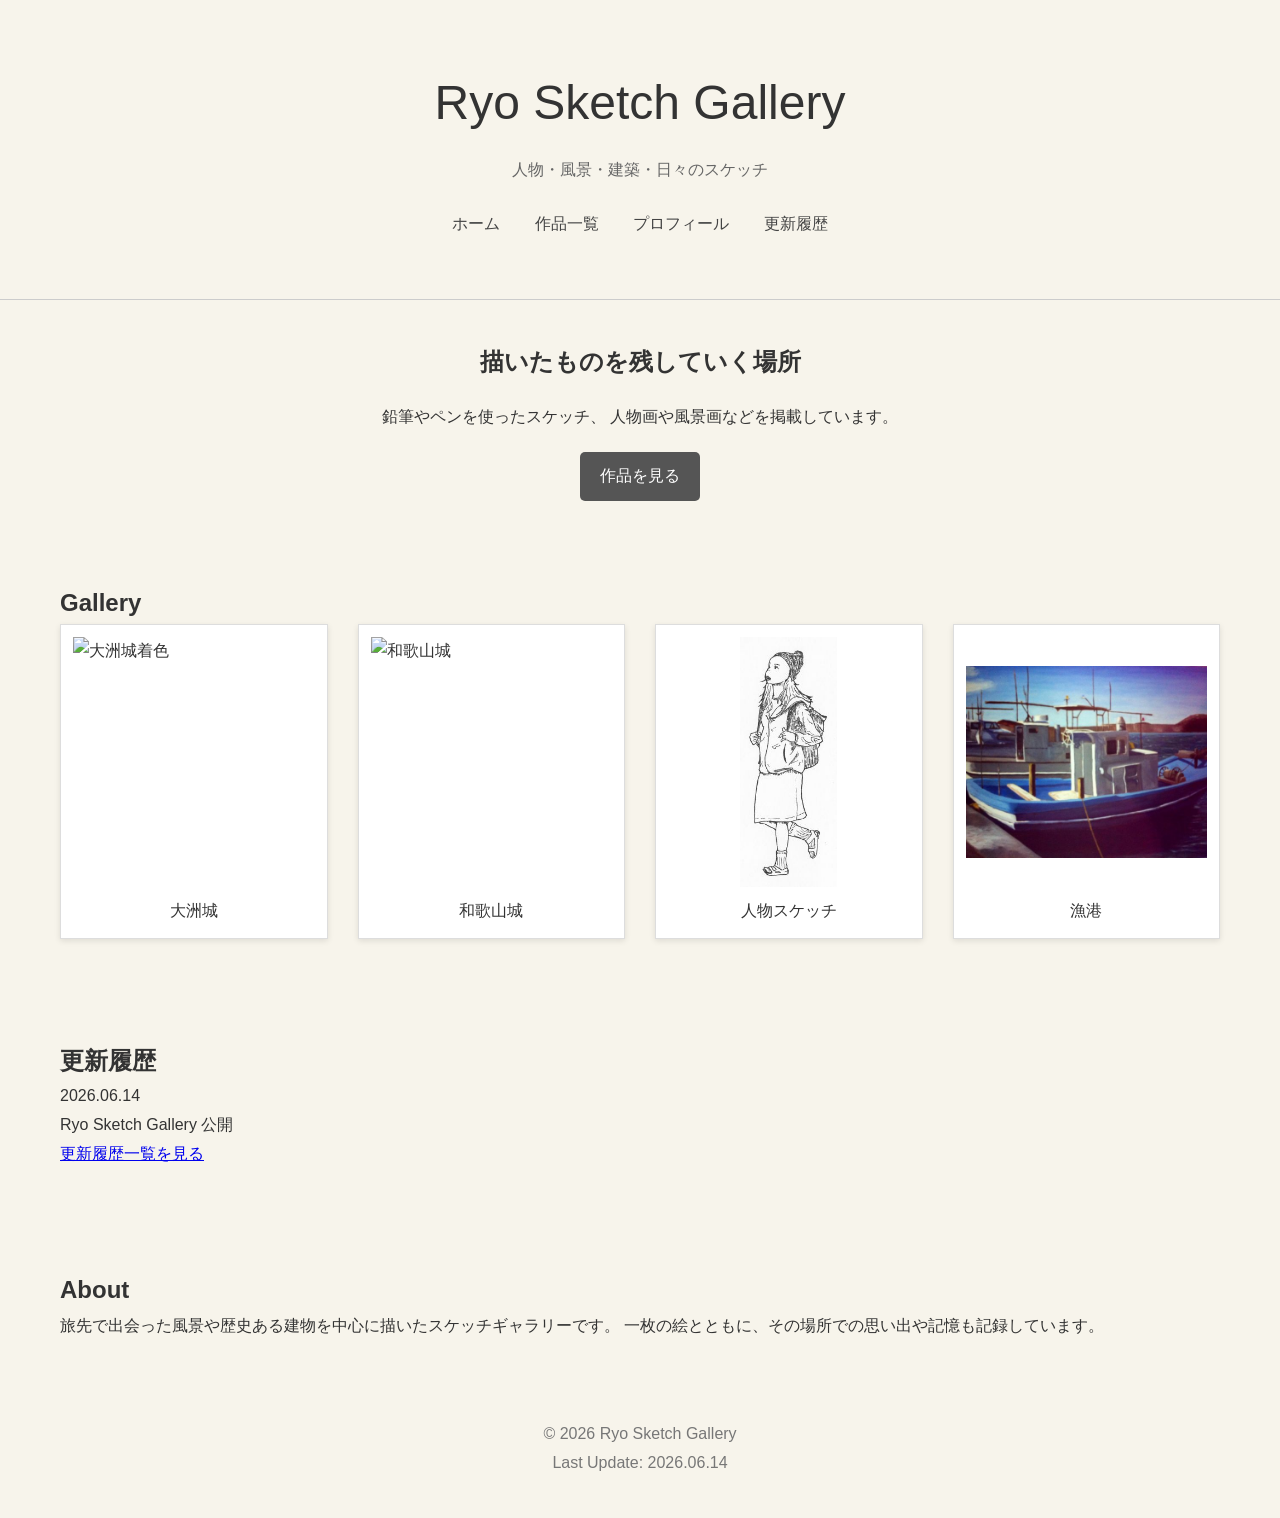
==== index.html @ 863debab "First website upload" ====
<!DOCTYPE html>
<html lang="ja">

<head>
    <meta charset="UTF-8">
    <meta name="viewport" content="width=device-width, initial-scale=1.0">

    <title>Ryo Sketch Gallery</title>

    <link rel="stylesheet" href="css/style.css">
</head>

<body>

<header>

    <h1>Ryo Sketch Gallery</h1>

    <p class="subtitle">
        人物・風景・建築・日々のスケッチ
    </p>

    <nav>
    <a href="index.html">ホーム</a>
    <a href="gallery.html">作品一覧</a>
    <a href="profile.html">プロフィール</a>
    <a href="news.html">更新履歴</a>
</nav>

</header>

<main>

<section class="hero">

    <h2>描いたものを残していく場所</h2>

    <p>
        鉛筆やペンを使ったスケッチ、
        人物画や風景画などを掲載しています。
    </p>

    <p>
        <a class="button" href="gallery.html">
            作品を見る
        </a>
    </p>


</section>

<section id="gallery">

    <h2>Gallery</h2>

    <div class="gallery">

        <figure>
            <img src="thumbnails/architecture/ozu-castle-color.jpg"
data-full="images/architecture/ozu-castle-color.jpg" alt="大洲城着色">
            <figcaption>大洲城</figcaption>
        </figure>

        <figure>
           <img src="thumbnails/architecture/wakayama-castle-pen.jpg"
data-full="images/architecture/wakayama-castle-pen.jpg" alt="和歌山城">
            <figcaption>和歌山城</figcaption>
        </figure>

        <figure>
            <img src="thumbnails/portrait/fashion-model-hat.jpg"
data-full="images/portrait/fashion-model-hat.jpg" alt="帽子のモデル">
            <figcaption>人物スケッチ</figcaption>
        </figure>

        <figure>
            <img src="thumbnails/landscape/fishing-port-oil.jpg"
data-full="images/landscape/fishing-port-oil.jpg" alt="漁港">
            <figcaption>漁港</figcaption>
        </figure>

    </div>

</section>


<section id="news">

    <h2>更新履歴</h2>

    <p>
        2026.06.14<br>
        Ryo Sketch Gallery 公開
    </p>


    <p>
        <a href="news.html">
            更新履歴一覧を見る
        </a>
    </p>

</section>


<section id="about">

    <h2>About</h2>

    <p>
        旅先で出会った風景や歴史ある建物を中心に描いたスケッチギャラリーです。
        一枚の絵とともに、その場所での思い出や記憶も記録しています。
    </p>

</section>



</main>

<footer>

    <p>© 2026 Ryo Sketch Gallery</p>
    <p>Last Update: 2026.06.14</p>

</footer>

<div id="modal">
    <span id="close">&times;</span>
    <img id="modal-image" src="" alt="">
</div>

<script src="js/script.js"></script>

</body>
</html>
---- css/style.css ----
*{
    margin:0;
    padding:0;
    box-sizing:border-box;
}

body{

    font-family:
    "Yu Gothic",
    "Hiragino Sans",
    sans-serif;

    background:#f7f4eb;
    color:#333;
    line-height:1.8;
}

header{

    text-align:center;

    padding:60px 20px;

    border-bottom:1px solid #ccc;
}

h1{

    font-size:3rem;
    font-weight:300;
}

.subtitle{

    color:#666;
    margin-top:10px;
}

nav{

    margin-top:25px;
}

nav a{

    text-decoration:none;
    color:#444;

    margin:0 15px;
}

main{

    max-width:1200px;
    margin:auto;

    padding:40px 20px;
}

.hero{

    text-align:center;
    margin-bottom:80px;
}

.hero h2{

    margin-bottom:20px;
}

.gallery{

    display:grid;

    grid-template-columns:
    repeat(auto-fit,minmax(250px,1fr));

    gap:30px;
}

.gallery figure{

     background:white;

    padding:12px;

    border:1px solid #ddd;

    box-shadow:
    0 2px 6px rgba(0,0,0,0.1);

    display:flex;
    flex-direction:column;
}

.gallery img{

    width:100%;
    height:250px;

    object-fit:contain;

    display:block;

    cursor:pointer;

    transition:0.3s;
}

.gallery img:hover{

    transform:scale(1.02);
}

figcaption{

    text-align:center;

    padding-top:10px;
}

#about{

    margin-top:100px;
}

footer{

    text-align:center;

    padding:40px;

    color:#777;
}

/* 拡大表示 */

#modal{

    display:none;

    position:fixed;

    top:0;
    left:0;

    width:100%;
    height:100%;

    background:rgba(0,0,0,0.85);

    justify-content:center;
    align-items:center;

    z-index:999;
}

#modal-image{

    max-width:90%;
    max-height:90%;
}

#close{

    position:absolute;

    top:20px;
    right:30px;

    color:white;

    font-size:50px;

    cursor:pointer;
}

.button{

    display:inline-block;

    margin-top:20px;

    padding:10px 20px;

    background:#555;

    color:white;

    text-decoration:none;

    border-radius:5px;
}

.button:hover{

    opacity:0.8;
}


.category-grid{

    display:grid;

    grid-template-columns:
    repeat(auto-fit,minmax(280px,1fr));

    gap:30px;

    margin-top:40px;
}

.category-card{

    text-decoration:none;

    color:#333;

    background:white;

    border:1px solid #ddd;

    padding:15px;

    box-shadow:
    0 2px 6px rgba(0,0,0,0.1);

    transition:0.3s;
}

.category-card:hover{

    transform:translateY(-5px);

    box-shadow:
    0 5px 12px rgba(0,0,0,0.2);
}

.category-card img{

    width:100%;

    height:220px;

    object-fit:contain;

    margin-bottom:10px;
}

.category-card h3{

    margin-bottom:10px;
}

.gallery-intro{

    text-align:center;

    margin-bottom:20px;
}

.work-title{

    font-weight:bold;
    margin-bottom:5px;
}

.work-info{

    color:#666;
    font-size:0.9rem;

    margin-bottom:8px;
}

.work-comment{

    font-size:0.9rem;
    line-height:1.5;
}

.profile-page{

    max-width:800px;

    margin:auto;

    padding:40px 20px;
}

.profile-name{

    font-size:1.5rem;

    font-weight:bold;

    margin-bottom:30px;

    text-align:center;
}

.profile-section{

    margin-bottom:40px;
}

.profile-section h3{

    border-left:4px solid #666;

    padding-left:10px;

    margin-bottom:15px;
}

.profile-section p{

    margin-bottom:20px;

    line-height:2;
}

.profile-section ul{

    padding-left:25px;
}

.profile-section li{

    margin-bottom:10px;
}

.news-page{


max-width:800px;

margin:auto;

padding:40px 20px;


}

.news-item{


display:flex;

gap:30px;

padding:15px 0;

border-bottom:1px solid #ddd;


}

.news-date{


min-width:120px;

color:#666;

font-weight:bold;


}

.news-content{


flex:1;


}


#news{

    margin-top:100px;
}
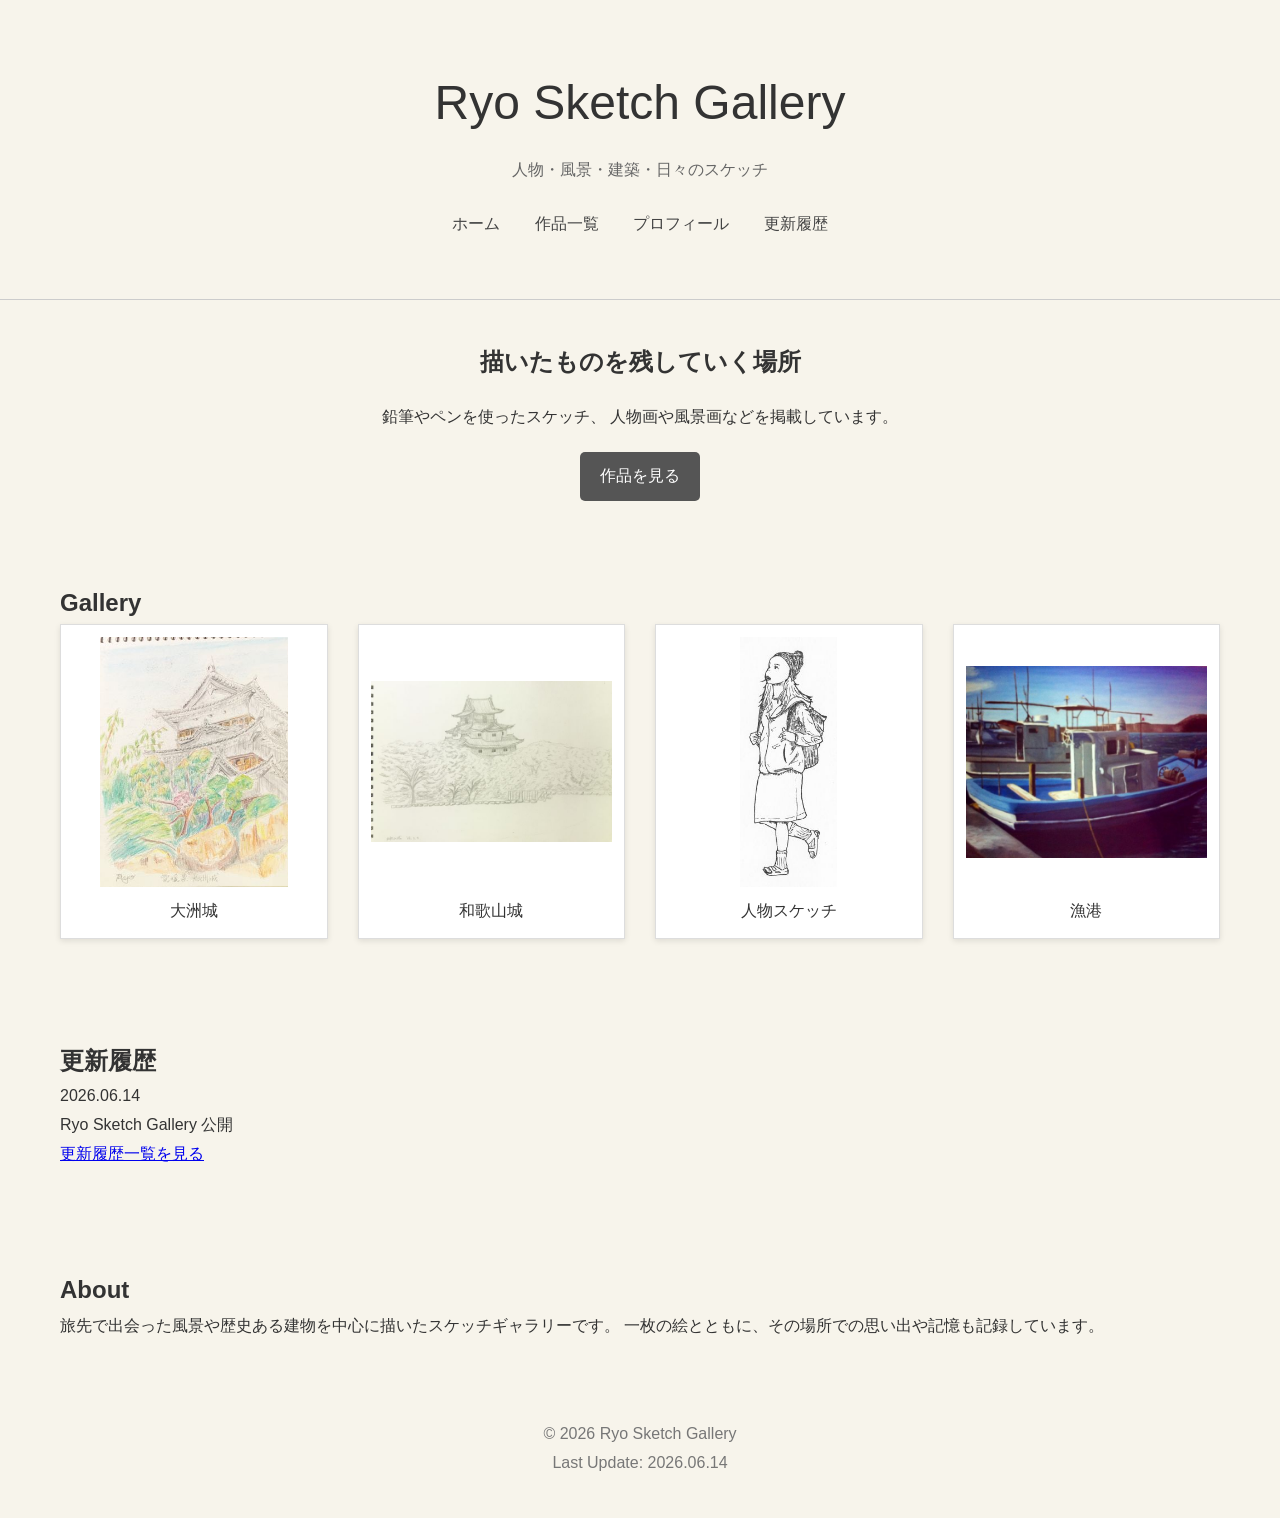
==== commit 33fe9a9c: "Fix image extensions" ====
--- a/index.html
+++ b/index.html
@@ -56,13 +56,13 @@
     <div class="gallery">
 
         <figure>
-            <img src="thumbnails/architecture/ozu-castle-color.jpg"
+            <img src="thumbnails/architecture/ozu-castle-color.JPG"
 data-full="images/architecture/ozu-castle-color.jpg" alt="大洲城着色">
             <figcaption>大洲城</figcaption>
         </figure>
 
         <figure>
-           <img src="thumbnails/architecture/wakayama-castle-pen.jpg"
+           <img src="thumbnails/architecture/wakayama-castle-pen.JPG"
 data-full="images/architecture/wakayama-castle-pen.jpg" alt="和歌山城">
             <figcaption>和歌山城</figcaption>
         </figure>
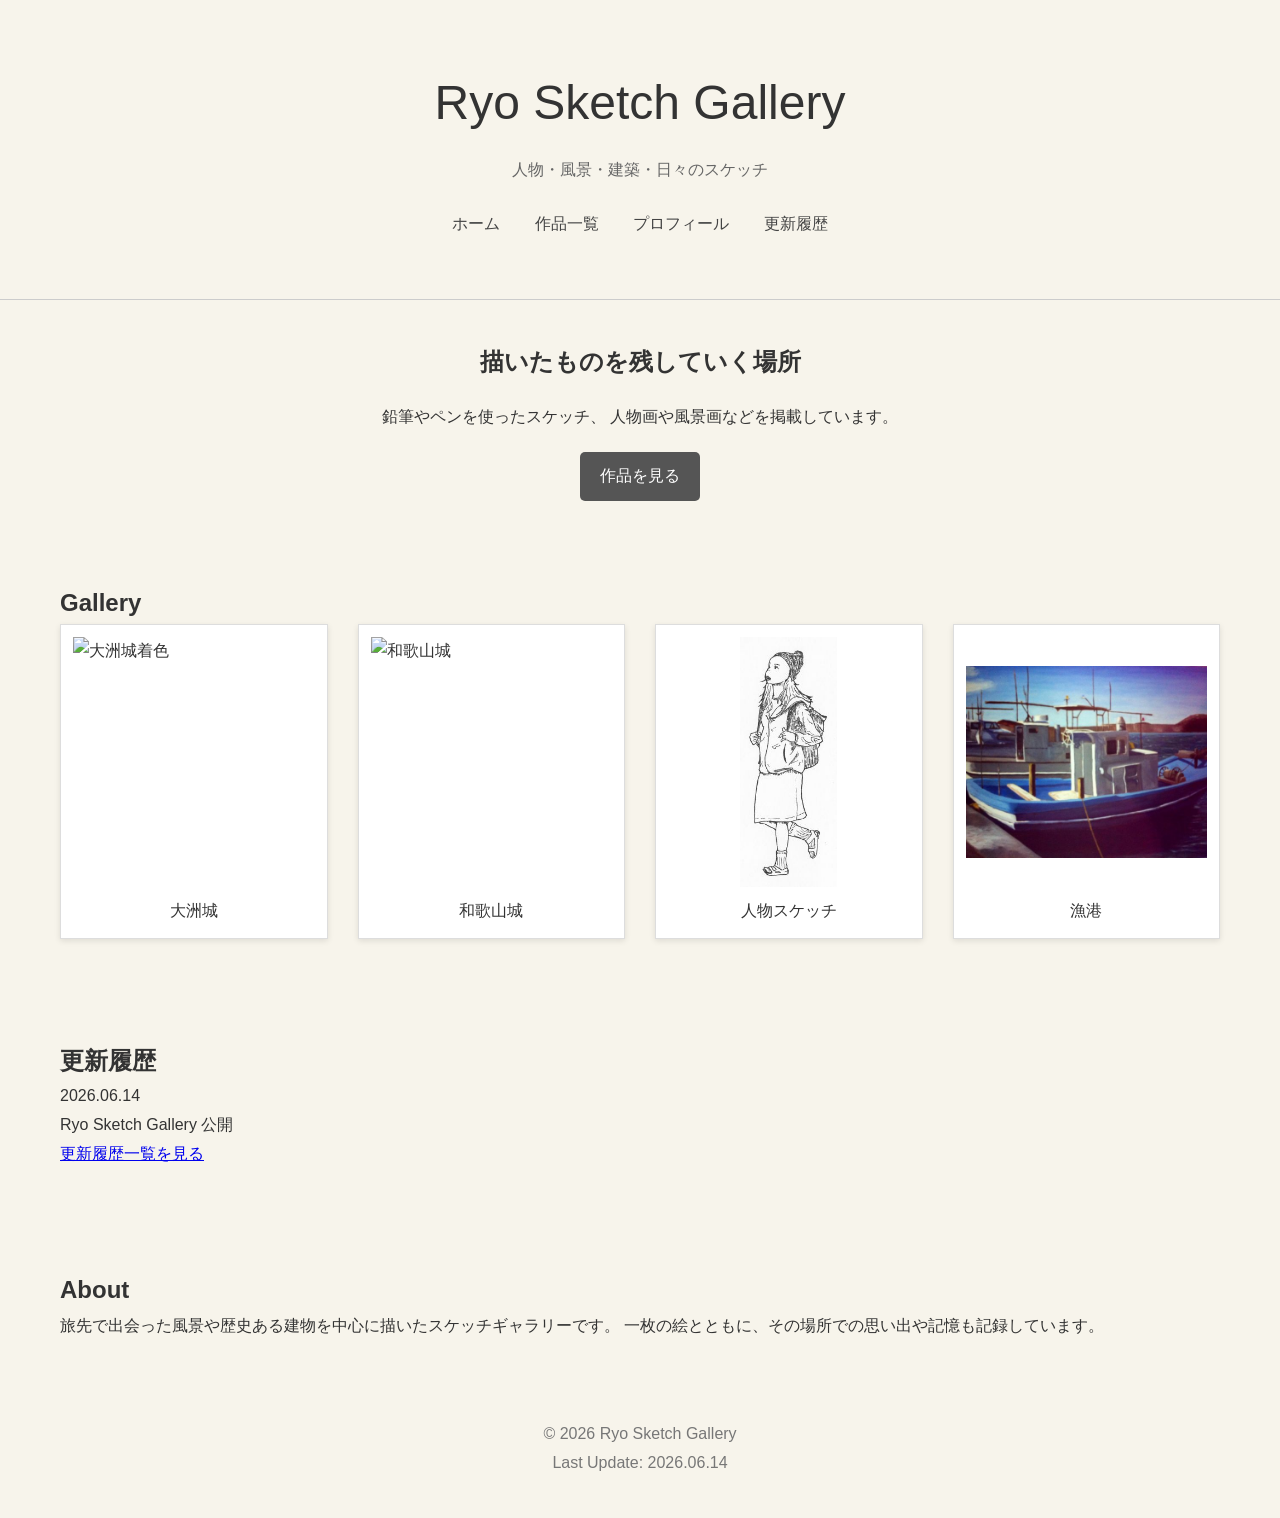
==== commit 6e3c7690: "トップページ修正" ====
--- a/index.html
+++ b/index.html
@@ -56,13 +56,13 @@
     <div class="gallery">
 
         <figure>
-            <img src="thumbnails/architecture/ozu-castle-color.JPG"
+            <img src="thumbnails/architecture/ozu-castle-color.jpg"
 data-full="images/architecture/ozu-castle-color.jpg" alt="大洲城着色">
             <figcaption>大洲城</figcaption>
         </figure>
 
         <figure>
-           <img src="thumbnails/architecture/wakayama-castle-pen.JPG"
+           <img src="thumbnails/architecture/wakayama-castle-pen.jpg"
 data-full="images/architecture/wakayama-castle-pen.jpg" alt="和歌山城">
             <figcaption>和歌山城</figcaption>
         </figure>
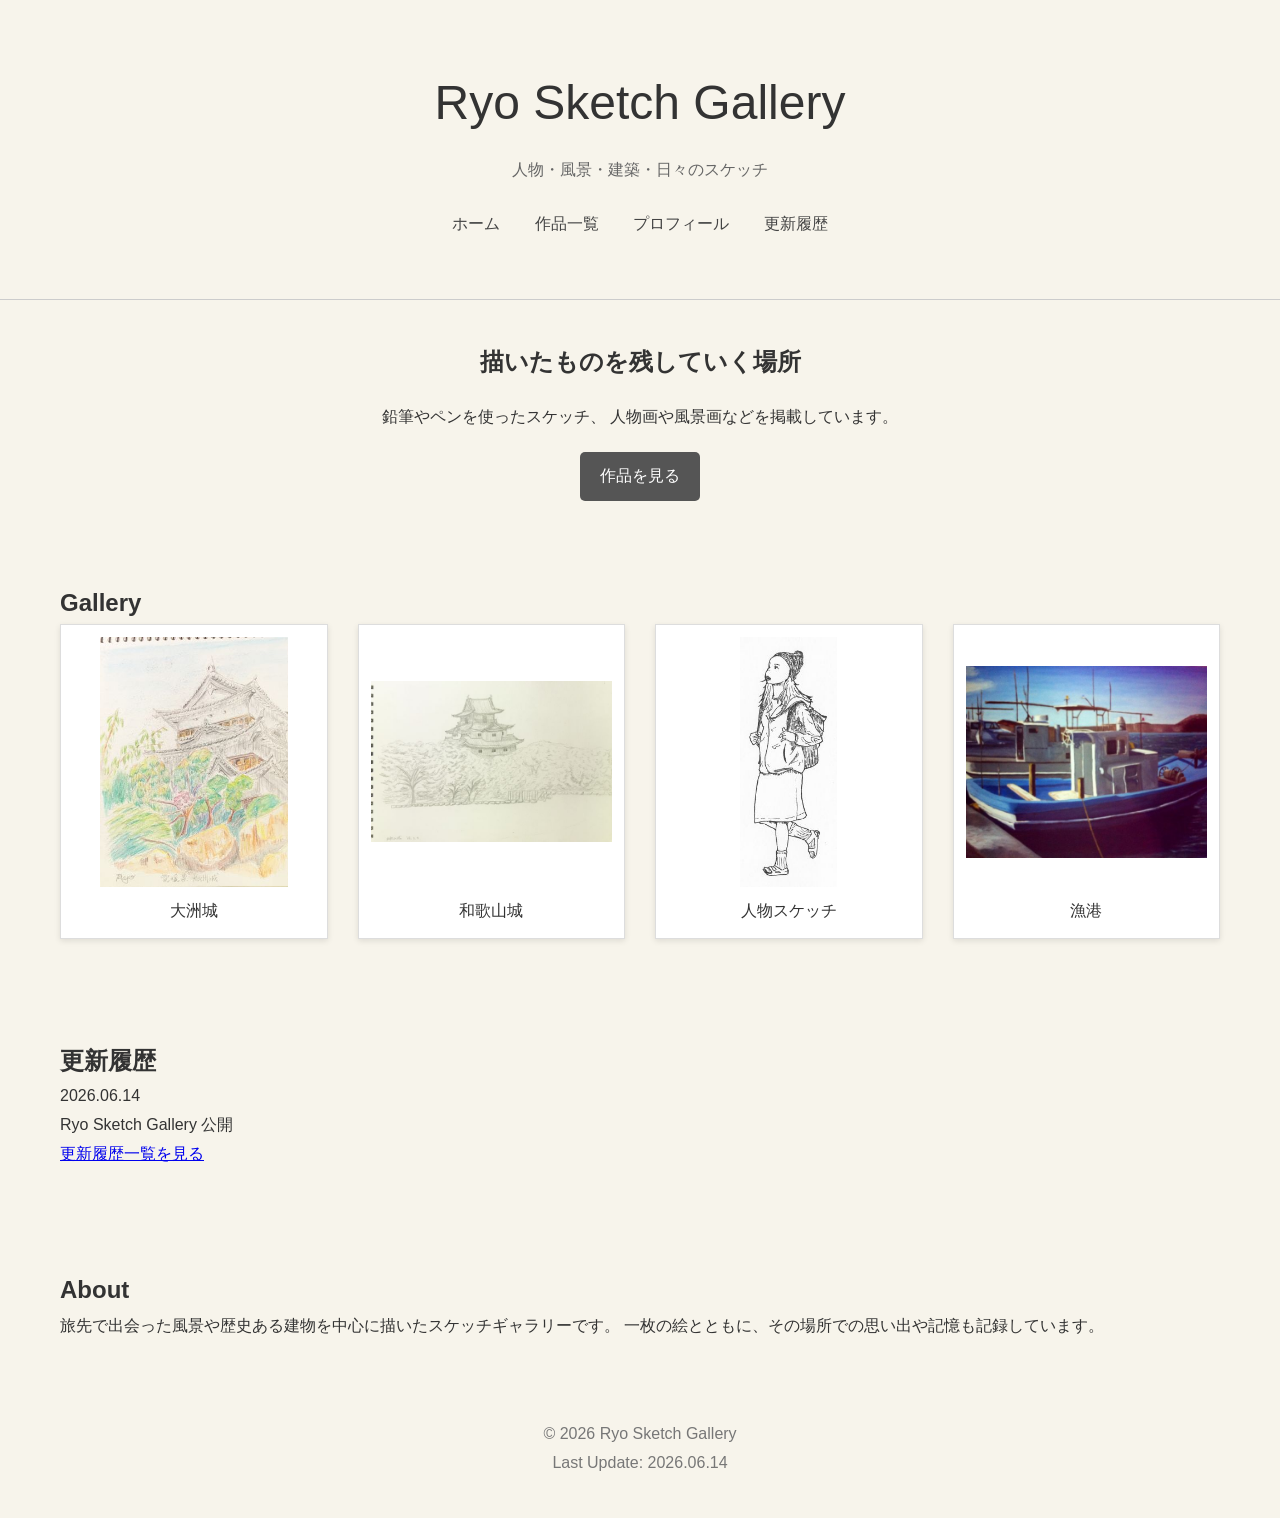
==== commit 32d32499: "Add files via upload" ====
--- a/index.html
+++ b/index.html
@@ -1,136 +1,138 @@
-<!DOCTYPE html>
-<html lang="ja">
-
-<head>
-    <meta charset="UTF-8">
-    <meta name="viewport" content="width=device-width, initial-scale=1.0">
-
-    <title>Ryo Sketch Gallery</title>
-
-    <link rel="stylesheet" href="css/style.css">
-</head>
-
-<body>
-
-<header>
-
-    <h1>Ryo Sketch Gallery</h1>
-
-    <p class="subtitle">
-        人物・風景・建築・日々のスケッチ
-    </p>
-
-    <nav>
-    <a href="index.html">ホーム</a>
-    <a href="gallery.html">作品一覧</a>
-    <a href="profile.html">プロフィール</a>
-    <a href="news.html">更新履歴</a>
-</nav>
-
-</header>
-
-<main>
-
-<section class="hero">
-
-    <h2>描いたものを残していく場所</h2>
-
-    <p>
-        鉛筆やペンを使ったスケッチ、
-        人物画や風景画などを掲載しています。
-    </p>
-
-    <p>
-        <a class="button" href="gallery.html">
-            作品を見る
-        </a>
-    </p>
-
-
-</section>
-
-<section id="gallery">
-
-    <h2>Gallery</h2>
-
-    <div class="gallery">
-
-        <figure>
-            <img src="thumbnails/architecture/ozu-castle-color.jpg"
-data-full="images/architecture/ozu-castle-color.jpg" alt="大洲城着色">
-            <figcaption>大洲城</figcaption>
-        </figure>
-
-        <figure>
-           <img src="thumbnails/architecture/wakayama-castle-pen.jpg"
-data-full="images/architecture/wakayama-castle-pen.jpg" alt="和歌山城">
-            <figcaption>和歌山城</figcaption>
-        </figure>
-
-        <figure>
-            <img src="thumbnails/portrait/fashion-model-hat.jpg"
-data-full="images/portrait/fashion-model-hat.jpg" alt="帽子のモデル">
-            <figcaption>人物スケッチ</figcaption>
-        </figure>
-
-        <figure>
-            <img src="thumbnails/landscape/fishing-port-oil.jpg"
-data-full="images/landscape/fishing-port-oil.jpg" alt="漁港">
-            <figcaption>漁港</figcaption>
-        </figure>
-
-    </div>
-
-</section>
-
-
-<section id="news">
-
-    <h2>更新履歴</h2>
-
-    <p>
-        2026.06.14<br>
-        Ryo Sketch Gallery 公開
-    </p>
-
-
-    <p>
-        <a href="news.html">
-            更新履歴一覧を見る
-        </a>
-    </p>
-
-</section>
-
-
-<section id="about">
-
-    <h2>About</h2>
-
-    <p>
-        旅先で出会った風景や歴史ある建物を中心に描いたスケッチギャラリーです。
-        一枚の絵とともに、その場所での思い出や記憶も記録しています。
-    </p>
-
-</section>
-
-
-
-</main>
-
-<footer>
-
-    <p>© 2026 Ryo Sketch Gallery</p>
-    <p>Last Update: 2026.06.14</p>
-
-</footer>
-
-<div id="modal">
-    <span id="close">&times;</span>
-    <img id="modal-image" src="" alt="">
-</div>
-
-<script src="js/script.js"></script>
-
-</body>
+<!DOCTYPE html>
+<html lang="ja">
+
+<head>
+    <meta charset="UTF-8">
+    <meta name="viewport" content="width=device-width, initial-scale=1.0">
+
+    <title>Ryo Sketch Gallery</title>
+
+    <meta name="google-site-verification" content="mz9OZ13CYtpd5lfGTJfrqrOFAyt81XzW3Cn_PkscKOk" />
+
+    <link rel="stylesheet" href="css/style.css">
+</head>
+
+<body>
+
+<header>
+
+    <h1>Ryo Sketch Gallery</h1>
+
+    <p class="subtitle">
+        人物・風景・建築・日々のスケッチ
+    </p>
+
+    <nav>
+    <a href="index.html">ホーム</a>
+    <a href="gallery.html">作品一覧</a>
+    <a href="profile.html">プロフィール</a>
+    <a href="news.html">更新履歴</a>
+</nav>
+
+</header>
+
+<main>
+
+<section class="hero">
+
+    <h2>描いたものを残していく場所</h2>
+
+    <p>
+        鉛筆やペンを使ったスケッチ、
+        人物画や風景画などを掲載しています。
+    </p>
+
+    <p>
+        <a class="button" href="gallery.html">
+            作品を見る
+        </a>
+    </p>
+
+
+</section>
+
+<section id="gallery">
+
+    <h2>Gallery</h2>
+
+    <div class="gallery">
+
+        <figure>
+            <img src="thumbnails/architecture/ozu-castle-color.jpg"
+data-full="images/architecture/ozu-castle-color.jpg" alt="大洲城着色">
+            <figcaption>大洲城</figcaption>
+        </figure>
+
+        <figure>
+           <img src="thumbnails/architecture/wakayama-castle-pen.jpg"
+data-full="images/architecture/wakayama-castle-pen.jpg" alt="和歌山城">
+            <figcaption>和歌山城</figcaption>
+        </figure>
+
+        <figure>
+            <img src="thumbnails/portrait/fashion-model-hat.jpg"
+data-full="images/portrait/fashion-model-hat.jpg" alt="帽子のモデル">
+            <figcaption>人物スケッチ</figcaption>
+        </figure>
+
+        <figure>
+            <img src="thumbnails/landscape/fishing-port-oil.jpg"
+data-full="images/landscape/fishing-port-oil.jpg" alt="漁港">
+            <figcaption>漁港</figcaption>
+        </figure>
+
+    </div>
+
+</section>
+
+
+<section id="news">
+
+    <h2>更新履歴</h2>
+
+    <p>
+        2026.06.14<br>
+        Ryo Sketch Gallery 公開
+    </p>
+
+
+    <p>
+        <a href="news.html">
+            更新履歴一覧を見る
+        </a>
+    </p>
+
+</section>
+
+
+<section id="about">
+
+    <h2>About</h2>
+
+    <p>
+        旅先で出会った風景や歴史ある建物を中心に描いたスケッチギャラリーです。
+        一枚の絵とともに、その場所での思い出や記憶も記録しています。
+    </p>
+
+</section>
+
+
+
+</main>
+
+<footer>
+
+    <p>© 2026 Ryo Sketch Gallery</p>
+    <p>Last Update: 2026.06.14</p>
+
+</footer>
+
+<div id="modal">
+    <span id="close">&times;</span>
+    <img id="modal-image" src="" alt="">
+</div>
+
+<script src="js/script.js"></script>
+
+</body>
 </html>
